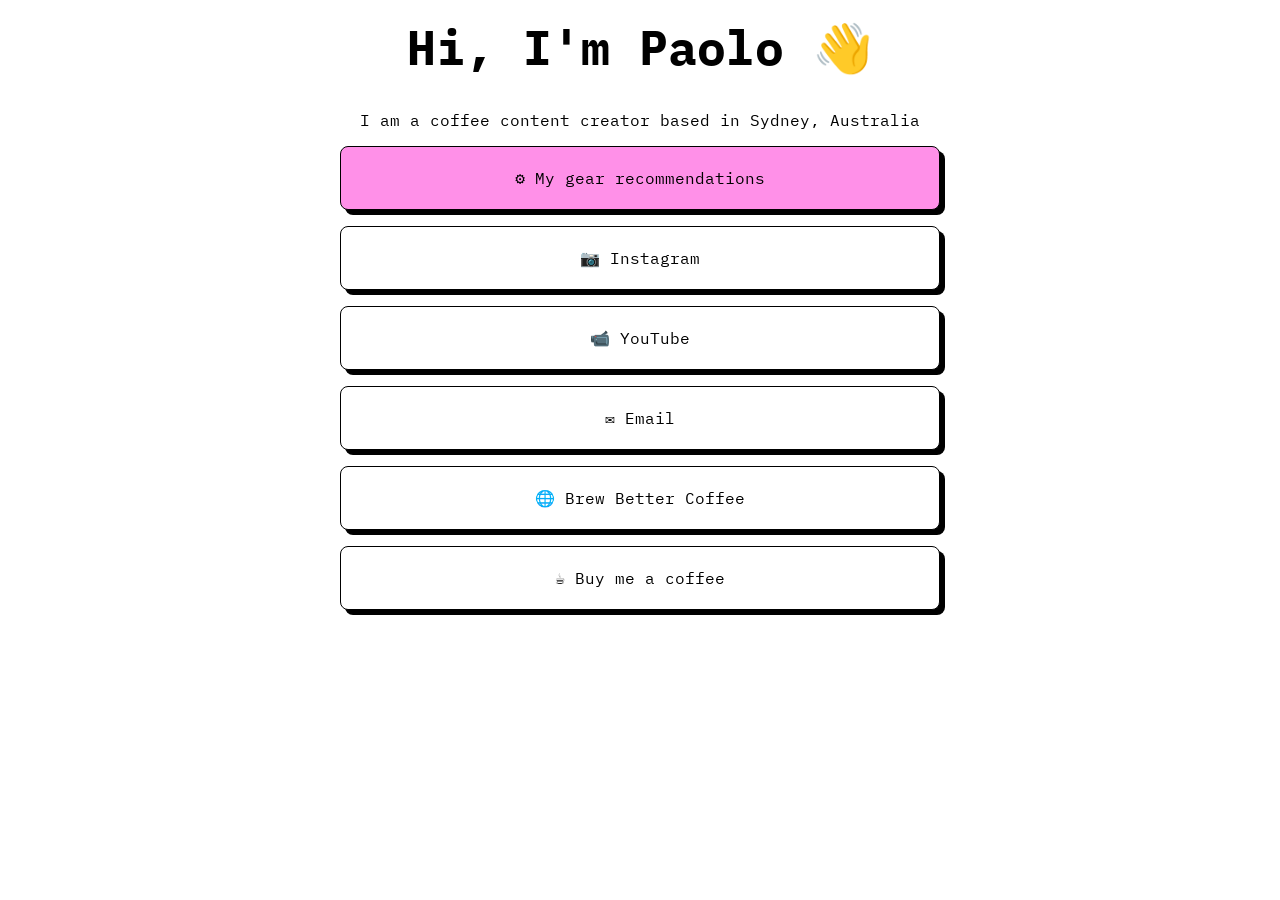
==== index.html @ f9f7d0b3 "Initial commit" ====
<!doctype html>
<html lang="en">
  <head>
    <meta charset="UTF-8" />
    <meta http-equiv="X-UA-Compatible" content="IE=edge" />
    <meta name="viewport" content="width=device-width, initial-scale=1.0" />
    <title>Paolo Learns Coffee</title>
    <link rel="icon" type="image/x-icon" href="/images/favicon.ico" />
    <link rel="stylesheet" href="./styles.css" />
  </head>
  <body>
    <div class="container">
      <h1 class="text-center header">Hi, I'm Paolo 👋</h1>
      <p class="text-center">
        I am a coffee content creator based in Sydney, Australia
      </p>
      <div class="btn-section">
        <a href="gear.html">
          <button class="link-btn highlighted">
            ⚙️ My gear recommendations
          </button>
        </a>
      </div>
      <div class="btn-section">
        <a href="https://www.instagram.com/paololearnscoffee" target="_blank">
          <button class="link-btn">📷 Instagram</button>
        </a>
      </div>
      <div class="btn-section">
        <a href="https://www.youtube.com/@paololearnscoffee" target="_blank">
          <button class="link-btn">📹 YouTube</button>
        </a>
      </div>

      <div class="btn-section">
        <a href="mailto:hi@paololearns.coffee" target="_blank">
          <button class="link-btn">✉️ Email</button>
        </a>
      </div>
      <div class="btn-section">
        <a href="https://brew-better.coffee" target="_blank">
          <button class="link-btn">🌐 Brew Better Coffee</button>
        </a>
      </div>
      <div class="btn-section">
        <a href="https://www.buymeacoffee.com/paologrd" target="_blank">
          <button class="link-btn">☕ Buy me a coffee</button>
        </a>
      </div>
    </div>
  </body>
</html>
---- styles.css ----
@import url('https://fonts.googleapis.com/css2?family=IBM+Plex+Mono:ital,wght@0,100;0,200;0,300;0,400;0,600;0,700;1,100;1,200;1,300;1,400;1,500;1,600;1,700&display=swap');

body {
    font-family: 'IBM Plex Mono', monospace;
}

.text-center {
    margin-left:auto; 
    margin-right:auto;
    text-align:center;
}

.container {
    width:50%;
    max-width:600px;
    margin-left:auto;
    margin-right:auto;
}

.header {
    margin-top:1rem;
    font-size:3rem;
}


.header2 {
    margin-top:1rem;
    font-size:1.5rem;
    margin-bottom:1rem;
}

.link-btn {
    font-family: 'IBM Plex Mono', monospace;
    width:100%;
    color:black;
    background-color: white;
    border: 1px solid black;
    height:4rem;
    cursor:pointer;
    border-radius:0.5rem;
    box-shadow: 5px 5px black;
    font-size:1rem;
}

.link-btn:hover {
    color:white;
    background-color: black;
    border: 1px solid white;
    transition:200ms
}

.btn-section {
    margin-top:1rem;
    margin-bottom:1rem;
}


.highlighted {
    background-color: #ff90e8;
}


@media only screen and (max-width: 600px) {
    .container {
        width:90%;
    }
  }
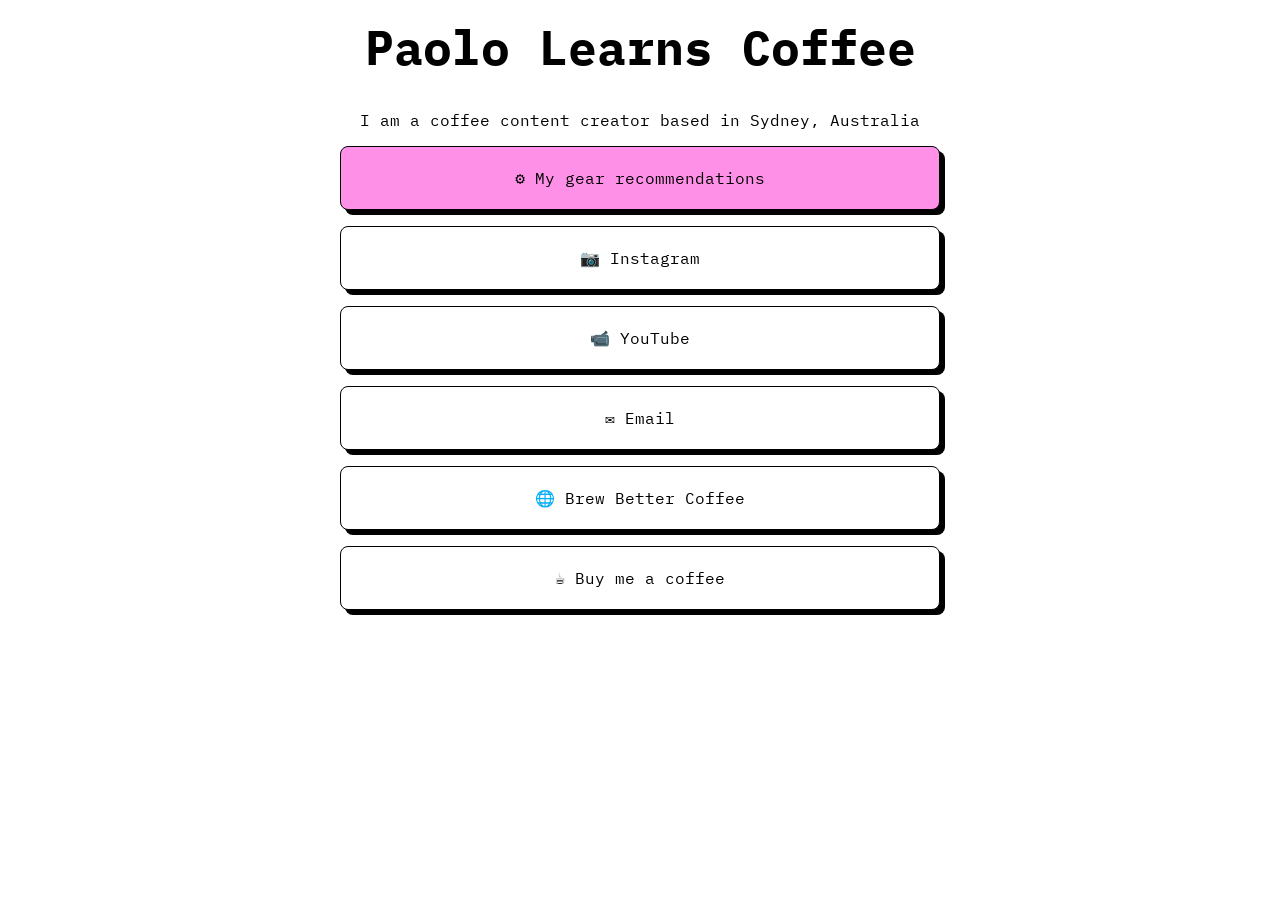
==== commit 3a748d01: "seo" ====
--- a/index.html
+++ b/index.html
@@ -7,10 +7,11 @@
     <title>Paolo Learns Coffee</title>
     <link rel="icon" type="image/x-icon" href="/images/favicon.ico" />
     <link rel="stylesheet" href="./styles.css" />
+    <link rel="canonical" href="https://paololearns.coffee/" />
   </head>
   <body>
     <div class="container">
-      <h1 class="text-center header">Hi, I'm Paolo 👋</h1>
+      <h1 class="text-center header">Paolo Learns Coffee</h1>
       <p class="text-center">
         I am a coffee content creator based in Sydney, Australia
       </p>
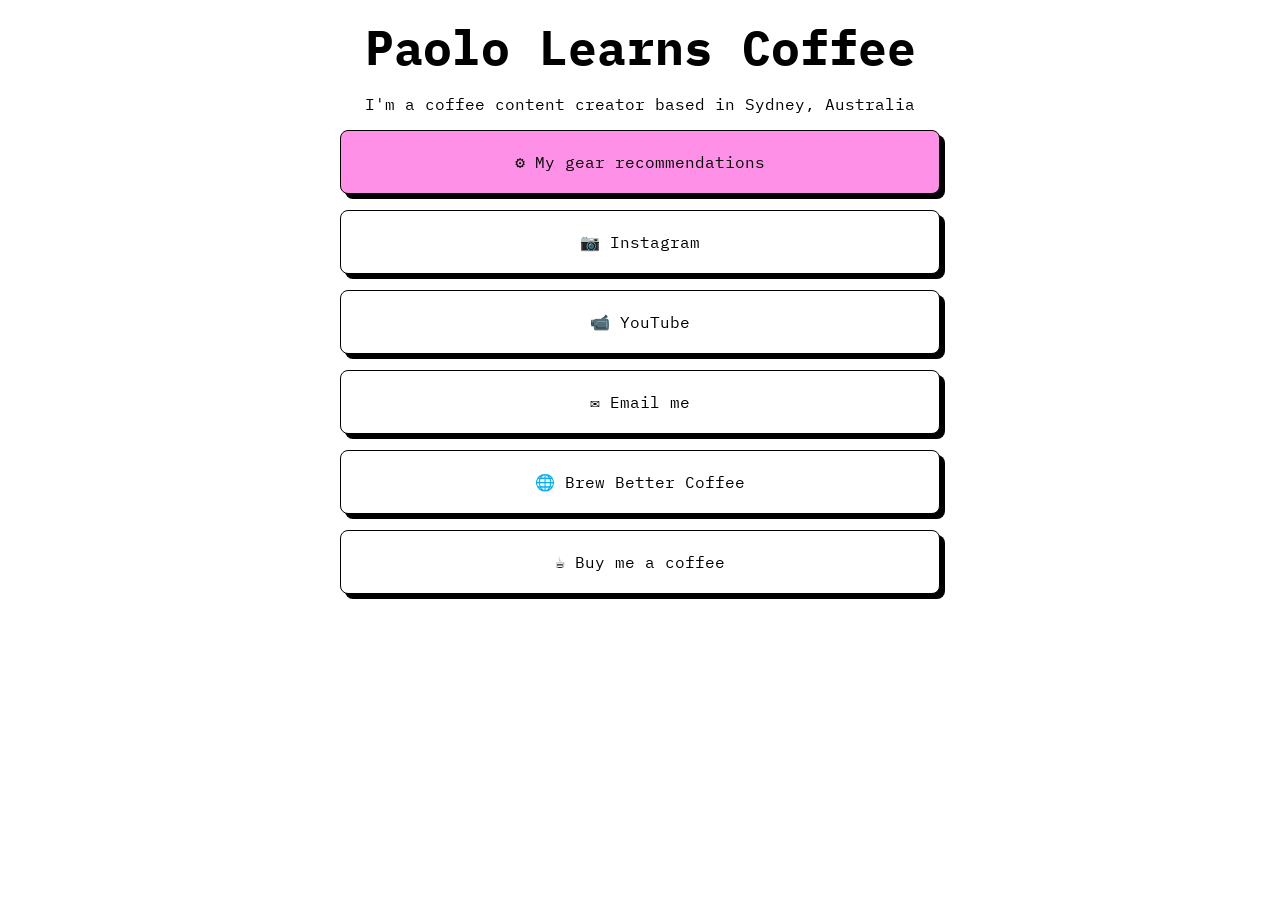
==== commit a9e7a56c: "updated email link" ====
--- a/index.html
+++ b/index.html
@@ -13,7 +13,7 @@
     <div class="container">
       <h1 class="text-center header">Paolo Learns Coffee</h1>
       <p class="text-center">
-        I am a coffee content creator based in Sydney, Australia
+        I'm a coffee content creator based in Sydney, Australia
       </p>
       <div class="btn-section">
         <a href="gear.html">
@@ -35,7 +35,7 @@
 
       <div class="btn-section">
         <a href="mailto:hi@paololearns.coffee" target="_blank">
-          <button class="link-btn">✉️ Email</button>
+          <button class="link-btn">✉️ Email me</button>
         </a>
       </div>
       <div class="btn-section">
--- a/styles.css
+++ b/styles.css
@@ -1,67 +1,65 @@
-@import url('https://fonts.googleapis.com/css2?family=IBM+Plex+Mono:ital,wght@0,100;0,200;0,300;0,400;0,600;0,700;1,100;1,200;1,300;1,400;1,500;1,600;1,700&display=swap');
+@import url("https://fonts.googleapis.com/css2?family=IBM+Plex+Mono:ital,wght@0,100;0,200;0,300;0,400;0,600;0,700;1,100;1,200;1,300;1,400;1,500;1,600;1,700&display=swap");
 
 body {
-    font-family: 'IBM Plex Mono', monospace;
+  font-family: "IBM Plex Mono", monospace;
 }
 
 .text-center {
-    margin-left:auto; 
-    margin-right:auto;
-    text-align:center;
+  margin-left: auto;
+  margin-right: auto;
+  text-align: center;
 }
 
 .container {
-    width:50%;
-    max-width:600px;
-    margin-left:auto;
-    margin-right:auto;
+  width: 50%;
+  max-width: 600px;
+  margin-left: auto;
+  margin-right: auto;
 }
 
 .header {
-    margin-top:1rem;
-    font-size:3rem;
+  margin-top: 1rem;
+  margin-bottom: 1rem;
+  font-size: 3rem;
 }
 
-
 .header2 {
-    margin-top:1rem;
-    font-size:1.5rem;
-    margin-bottom:1rem;
+  margin-top: 1rem;
+  font-size: 1.5rem;
+  margin-bottom: 1rem;
 }
 
 .link-btn {
-    font-family: 'IBM Plex Mono', monospace;
-    width:100%;
-    color:black;
-    background-color: white;
-    border: 1px solid black;
-    height:4rem;
-    cursor:pointer;
-    border-radius:0.5rem;
-    box-shadow: 5px 5px black;
-    font-size:1rem;
+  font-family: "IBM Plex Mono", monospace;
+  width: 100%;
+  color: black;
+  background-color: white;
+  border: 1px solid black;
+  height: 4rem;
+  cursor: pointer;
+  border-radius: 0.5rem;
+  box-shadow: 5px 5px black;
+  font-size: 1rem;
 }
 
 .link-btn:hover {
-    color:white;
-    background-color: black;
-    border: 1px solid white;
-    transition:200ms
+  color: white;
+  background-color: black;
+  border: 1px solid white;
+  transition: 200ms;
 }
 
 .btn-section {
-    margin-top:1rem;
-    margin-bottom:1rem;
+  margin-top: 1rem;
+  margin-bottom: 1rem;
 }
 
-
 .highlighted {
-    background-color: #ff90e8;
+  background-color: #ff90e8;
 }
 
-
 @media only screen and (max-width: 600px) {
-    .container {
-        width:90%;
-    }
-  }+  .container {
+    width: 90%;
+  }
+}
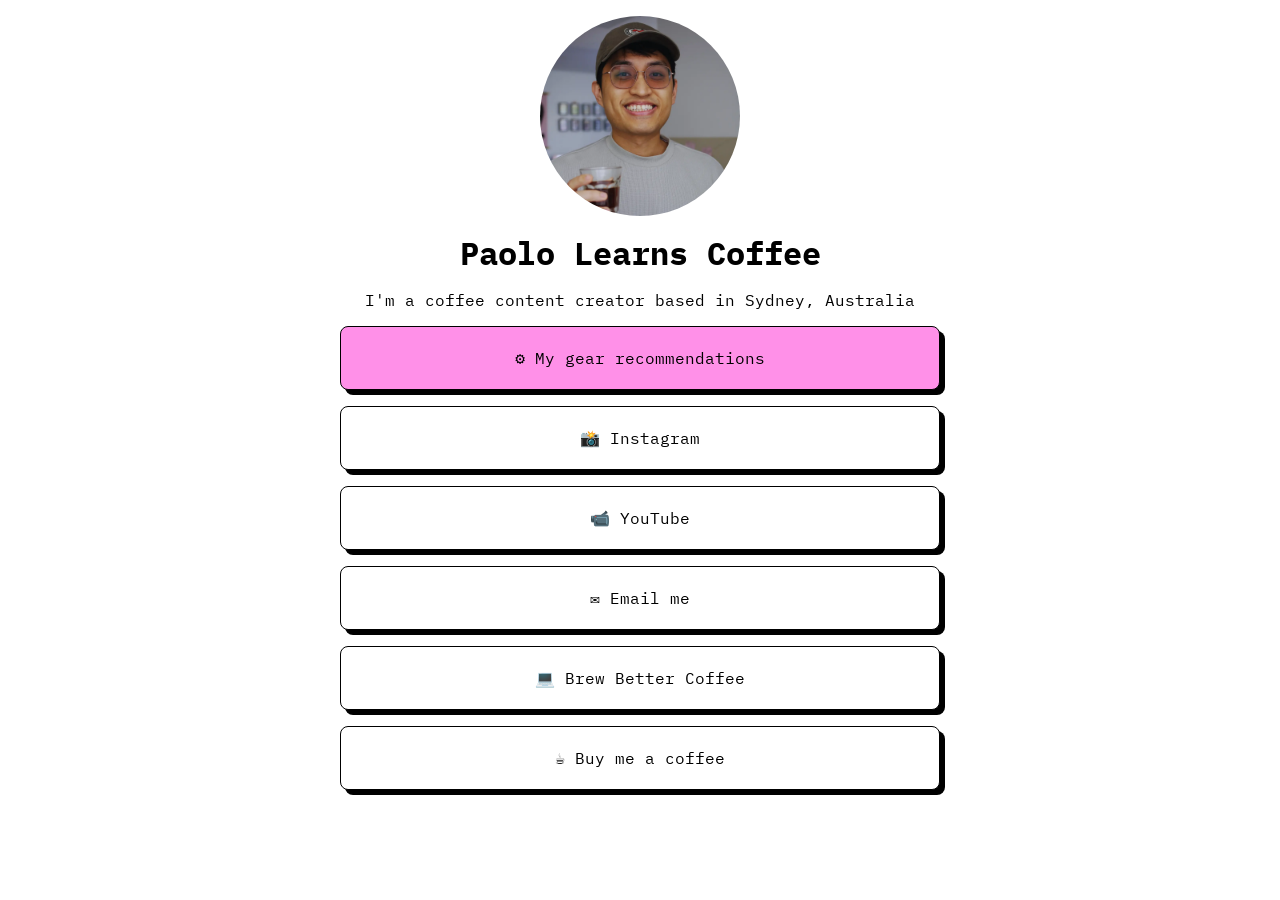
==== commit ee7de3be: "added photo" ====
--- a/index.html
+++ b/index.html
@@ -11,6 +11,7 @@
   </head>
   <body>
     <div class="container">
+      <img src="images/paolo.webp" class = "header-img" alt="Paolo" />
       <h1 class="text-center header">Paolo Learns Coffee</h1>
       <p class="text-center">
         I'm a coffee content creator based in Sydney, Australia
@@ -24,7 +25,7 @@
       </div>
       <div class="btn-section">
         <a href="https://www.instagram.com/paololearnscoffee" target="_blank">
-          <button class="link-btn">📷 Instagram</button>
+          <button class="link-btn">📸 Instagram</button>
         </a>
       </div>
       <div class="btn-section">
@@ -40,12 +41,12 @@
       </div>
       <div class="btn-section">
         <a href="https://brew-better.coffee" target="_blank">
-          <button class="link-btn">🌐 Brew Better Coffee</button>
+          <button class="link-btn">💻 Brew Better Coffee</button>
         </a>
       </div>
       <div class="btn-section">
         <a href="https://www.buymeacoffee.com/paologrd" target="_blank">
-          <button class="link-btn">☕ Buy me a coffee</button>
+          <button class="link-btn">☕️ Buy me a coffee</button>
         </a>
       </div>
     </div>
--- a/styles.css
+++ b/styles.css
@@ -10,6 +10,17 @@
   text-align: center;
 }
 
+.header-img {
+  display: block;            /* Overrides default inline behavior */
+  margin-left: auto;         /* Pushes left side to center */
+  margin-right: auto;        /* Pushes right side to center */
+  /* min-width: 30%; */
+  width: 200px;
+  border-radius: 50%;
+  margin-top: 1rem;
+  margin-bottom: 1rem;
+}
+
 .container {
   width: 50%;
   max-width: 600px;
@@ -20,7 +31,7 @@
 .header {
   margin-top: 1rem;
   margin-bottom: 1rem;
-  font-size: 3rem;
+  font-size: 2rem;
 }
 
 .header2 {
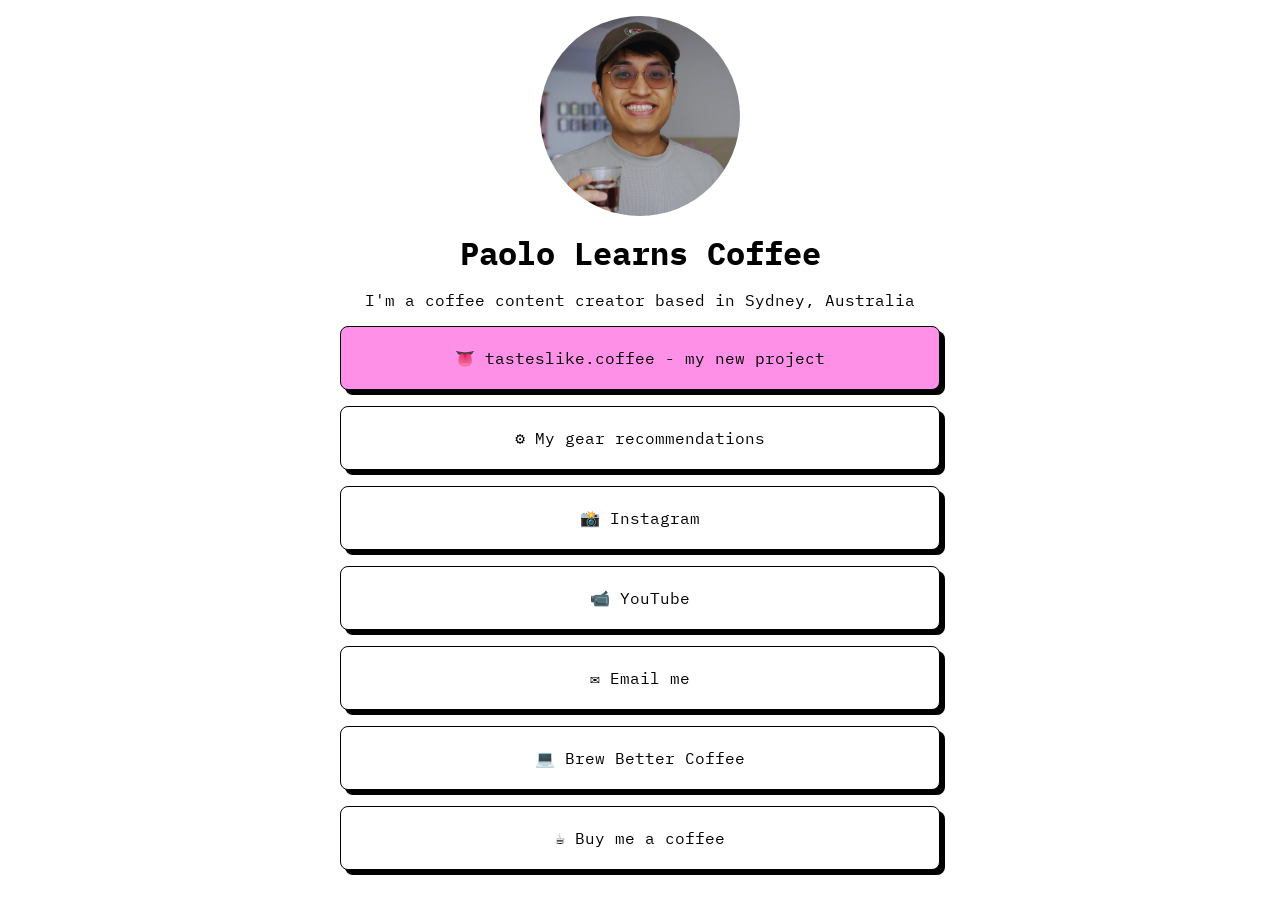
==== commit b09fd674: "added tlc" ====
--- a/index.html
+++ b/index.html
@@ -4,21 +4,43 @@
     <meta charset="UTF-8" />
     <meta http-equiv="X-UA-Compatible" content="IE=edge" />
     <meta name="viewport" content="width=device-width, initial-scale=1.0" />
-    <title>Paolo Learns Coffee</title>
+    <title>Paolo Learns Coffee | Sydney Coffee Content Creator</title>
+    <meta name="description" content="I'm a coffee content creator based in Sydney, Australia. Explore my gear recommendations, YouTube videos, and coffee brewing tips." />
     <link rel="icon" type="image/x-icon" href="/images/favicon.ico" />
     <link rel="stylesheet" href="./styles.css" />
     <link rel="canonical" href="https://paololearns.coffee/" />
+    
+    <!-- Open Graph / Facebook -->
+    <meta property="og:type" content="website" />
+    <meta property="og:url" content="https://paololearns.coffee/" />
+    <meta property="og:title" content="Paolo Learns Coffee | Sydney Coffee Content Creator" />
+    <meta property="og:description" content="I'm a coffee content creator based in Sydney, Australia. Explore my gear recommendations, YouTube videos, and coffee brewing tips." />
+    <meta property="og:image" content="https://paololearns.coffee/images/paolo.webp" />
+
+    <!-- Twitter -->
+    <meta property="twitter:card" content="summary_large_image" />
+    <meta property="twitter:url" content="https://paololearns.coffee/" />
+    <meta property="twitter:title" content="Paolo Learns Coffee | Sydney Coffee Content Creator" />
+    <meta property="twitter:description" content="I'm a coffee content creator based in Sydney, Australia. Explore my gear recommendations, YouTube videos, and coffee brewing tips." />
+    <meta property="twitter:image" content="https://paololearns.coffee/images/paolo.webp" />
   </head>
   <body>
     <div class="container">
-      <img src="images/paolo.webp" class = "header-img" alt="Paolo" />
+      <img src="images/paolo.webp" class = "header-img" alt="Paolo Learns Coffee - Sydney Coffee Content Creator" />
       <h1 class="text-center header">Paolo Learns Coffee</h1>
       <p class="text-center">
         I'm a coffee content creator based in Sydney, Australia
       </p>
+            <div class="btn-section">
+        <a href="https://tasteslike.coffee" target="_blank">
+          <button class="link-btn highlighted">
+            👅 tasteslike.coffee - my new project
+          </button>
+        </a>
+      </div>
       <div class="btn-section">
         <a href="gear.html">
-          <button class="link-btn highlighted">
+          <button class="link-btn">
             ⚙️ My gear recommendations
           </button>
         </a>
